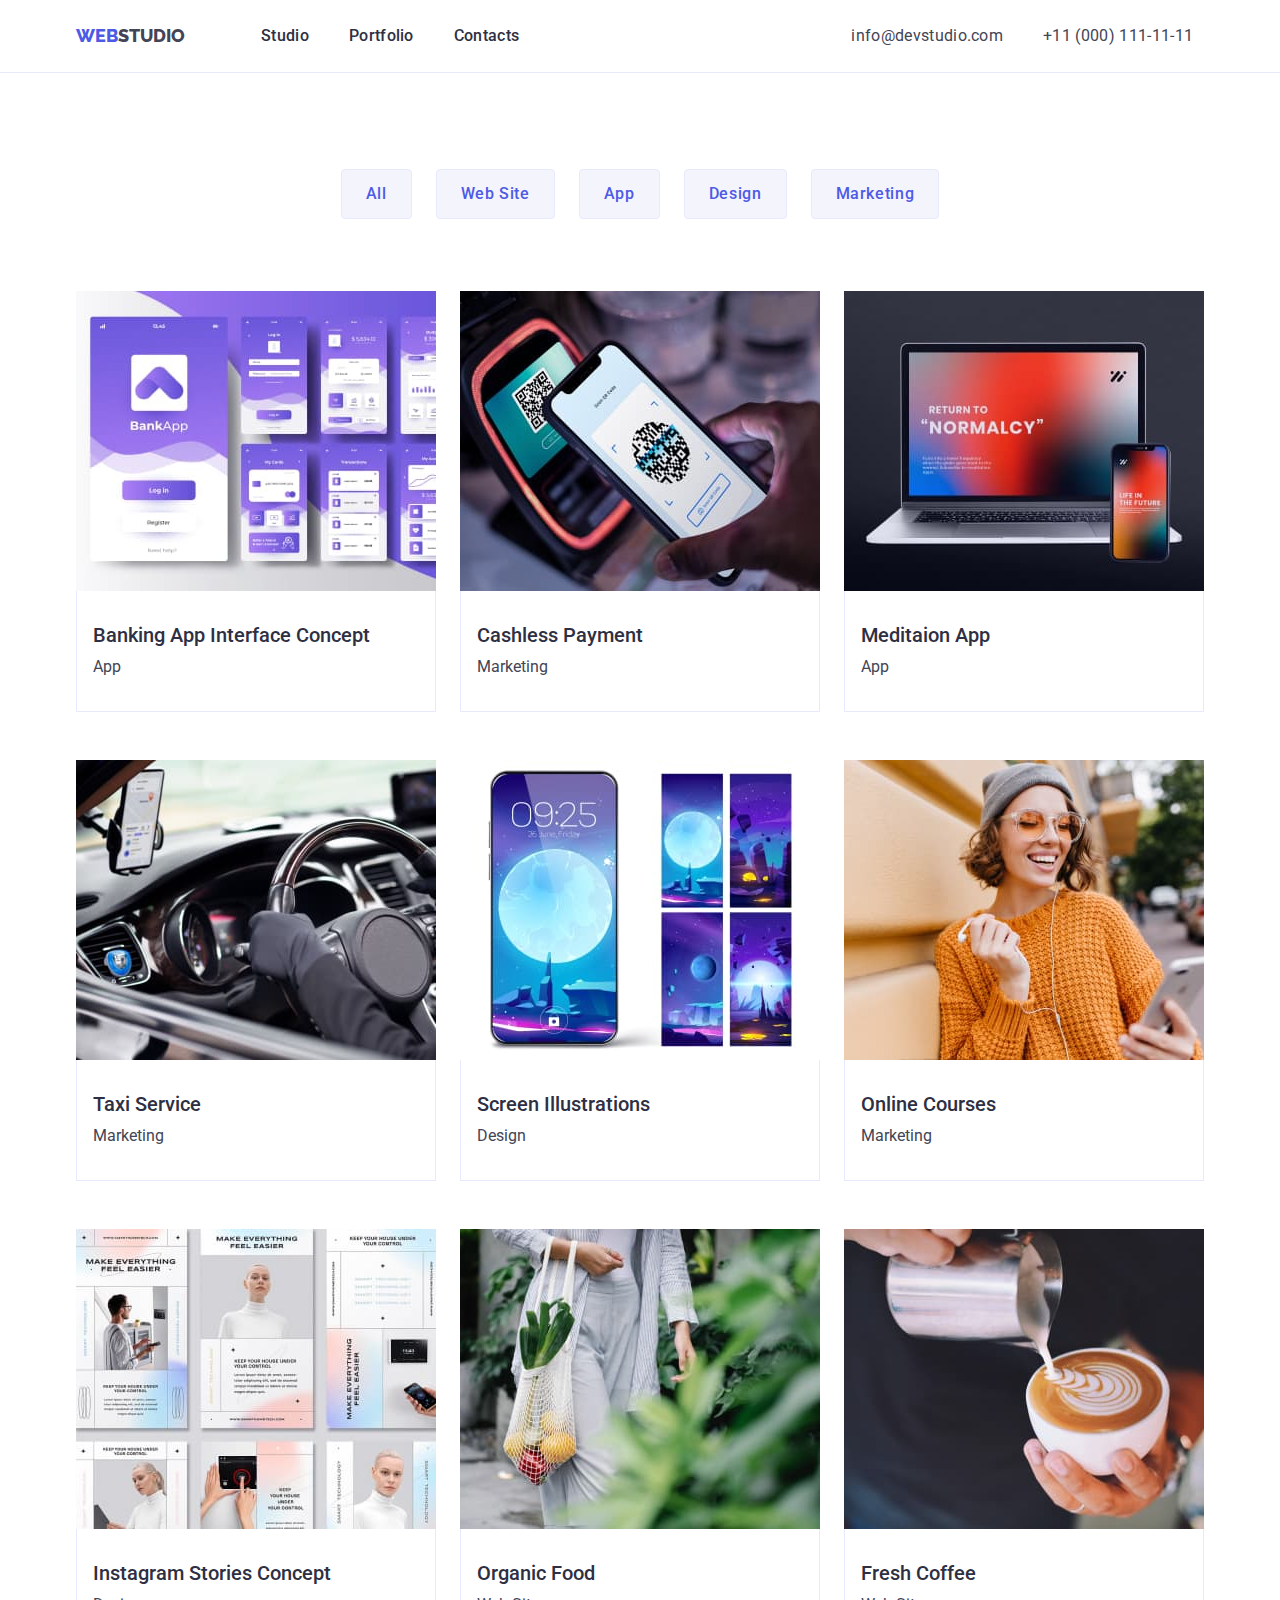
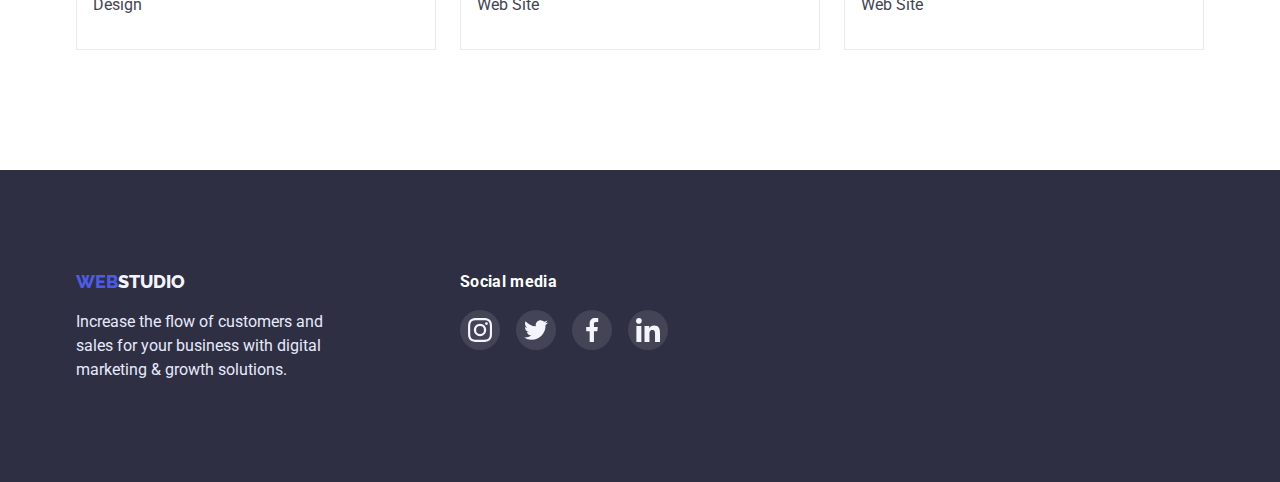
==== portfolio.html @ 7b4c54a3 "Initial commit" ====
<!DOCTYPE html>
<html lang="en">

<head>
    <meta charset="UTF-8">
    <meta http-equiv="X-UA-Compatible" content="IE=edge">
    <meta name="viewport" content="width=device-width, initial-scale=1.0">
    <title>Portfolio</title>
    <link rel="stylesheet"
        href="https://cdnjs.cloudflare.com/ajax/libs/modern-normalize/1.0.0/modern-normalize.min.css" />
    <link
        href="https://fonts.googleapis.com/css2?family=Raleway:wght@800&family=Roboto:wght@400;500;700;900&display=swap"
        rel="stylesheet">
    <link rel="stylesheet" href="css/style.css">
</head>

<body>
    <header class="section header-section">
        <div class="container">
            <div class="header-block">
                <nav class="navigation">
                    <a class="logo" href="./index.html">Web<span class="logo-item">Studio</span> </a>
                    <ul class="header-list">
                        <li class="header-item">
                            <a class="menu-item" href="./index.html">Studio</a>
                        </li>
                        <li class="header-item">
                            <a class="menu-item" href="">Portfolio</a>
                        </li>
                        <li class="header-item">
                            <a class="menu-item" href="">Contacts</a>
                        </li>
                    </ul>
                </nav>
                <address class="address">
                    <ul class="address-list">
                        <li class="address-items">
                            <a class="address-item" href="mailto:info@devstudio.com">info@devstudio.com</a>
                        </li>
                        <li class="address-items">
                            <a class="address-item" href="tel:+110001111111">+11 (000) 111-11-11</a>
                        </li>
                    </ul>
                </address>
            </div>
        </div>
    </header>
    <main>
        <section class="section buttons-section">
            <div class="container">
                <h1 hidden>Buttons</h1>
                <ul class="buttons-block">
                    <li class="buttons-items">
                        <button class="button-item" type="button"> All</button>
                    </li>
                    <li class="buttons-items">
                        <button class="button-item" type="button"> Web Site</button>
                    </li>
                    <li class="buttons-items">
                        <button class="button-item" type="button">App</button>
                    </li>
                    <li class="buttons-items">
                        <button class="button-item" type="button"> Design</button>
                    </li>
                    <li class="buttons-items">
                        <button class="button-item" type="button"> Marketing </button>
                    </li>
                </ul>
                <h2 hidden>Gallery</h2>
                <ul class="gallery-block">
                    <li class="gallery-items"> <a class="list-item" href="">

                            <img class="image" src="./images/portfolio-1.jpg" alt="app-interface" width="360"
                                height="300">
                            <div class="gallery-items-block">
                                <h3 class="title">Banking App Interface Concept</h3>
                                <p class="text">App</p>
                            </div>
                        </a>
                    </li>
                    <li class="gallery-items"> <a class="list-item" href="">
                            <img class="image" src="./images/portfolio-2.jpg" alt="cashless-payment" width="360"
                                height="300">
                            <div class="gallery-items-block">
                                <h3 class="title">Cashless Payment</h3>
                                <p class="text">Marketing</p>
                            </div>
                        </a>
                    </li>
                    <li class="gallery-items"> <a class="list-item" href="">
                            <img class="image" src="./images/portfolio-3.jpg" alt="meditaion-app" width="360"
                                height="300">
                            <div class="gallery-items-block">
                                <h3 class="title">Meditaion App</h3>
                                <p class="text">App</p>
                            </div>
                        </a>
                    </li>
                    <li class="gallery-items"> <a class="list-item" href="">
                            <img class="image" src="./images/portfolio-4.jpg" alt="taxi-service" width="360"
                                height="300">
                            <div class="gallery-items-block">
                                <h3 class="title">Taxi Service</h3>
                                <p class="text">Marketing</p>
                            </div>
                        </a>
                    </li>
                    <li class="gallery-items"> <a class="list-item" href="">
                            <img class="image" src="./images/portfolio-5.jpg" alt="screen-illustrations" width="360"
                                height="300">
                            <div class="gallery-items-block">
                                <h3 class="title">Screen Illustrations</h3>
                                <p class="text">Design</p>
                            </div>
                        </a>
                    </li>
                    <li class="gallery-items"> <a class="list-item" href="">
                            <img class="image" src="./images/portfolio-6.jpg" alt="online-courses" width="360"
                                height="300">
                            <div class="gallery-items-block">
                                <h3 class="title">Online Courses</h3>
                                <p class="text">Marketing</p>
                            </div>
                        </a>
                    </li>
                    <li class="gallery-items"> <a class="list-item" href="">
                            <img class="image" src="./images/portfolio-7.jpg" alt="instagram-stories-concept"
                                width="360" height="300">
                            <div class="gallery-items-block">
                                <h3 class="title">Instagram Stories Concept</h3>
                                <p class="text" gallery-text>Design</p>
                            </div>
                        </a>
                    </li>
                    <li class="gallery-items"> <a class="list-item" href="">
                            <img class="image" src="./images/portfolio-8.jpg" alt="organic-food" width="360"
                                height="300">
                            <div class="gallery-items-block">
                                <h3 class="title">Organic Food</h3>
                                <p class="text">Web Site</p>
                            </div>
                        </a>
                    </li>
                    <li class="gallery-items"> <a class="list-item" href="">
                            <img class="image" src="./images/portfolio-9.jpg" alt="fresh-coffee" width="360"
                                height="300">
                            <div class="gallery-items-block">
                                <h3 class="title">Fresh Coffee</h3>
                                <p class="text">Web Site</p>
                            </div>
                        </a>
                    </li>
                </ul>
            </div>
        </section>
    </main>
    <footer class="section footer-section">
        <div class="container footer-list">
            <div class="footer-block">
                <a class="logo" href="./index.html">Web<span class="logo-footer">Studio</span> </a>
                <p class="footer-text">
                    Increase the flow of customers and sales for your business with
                    digital marketing & growth solutions.
                </p>
            </div>
            <div class="footer-link">
                <h3 class="social-title">Social media</h3>
                <ul class="work-block">
                    <li>
                        <a class="icons-footer icon-first" href="">
                            <svg class="footer-items">
                                <use href="./images/icons.svg#icon-instagram"> </use>
                            </svg>
                        </a>
                    </li>
                    <li>
                        <a class="icons-footer" href="">
                            <svg class="footer-items">
                                <use href="./images/icons.svg#icon-twitter"> </use>
                            </svg>
                        </a>
                    </li>
                    <li>
                        <a class="icons-footer" href="">
                            <svg class="footer-items">
                                <use href="./images/icons.svg#icon-facebook"> </use>
                            </svg>
                        </a>
                    </li>
                    <li>
                        <a class="icons-footer" href="">
                            <svg class="footer-items">
                                <use href="./images/icons.svg#icon-linkedin"> </use>
                            </svg>
                        </a>
                    </li>
                </ul>
            </div>

        </div>
    </footer>

</body>

</html>
---- css/style.css ----
:root {
	--color-white: #ffffff;
	--color-blue: #404bbf;
	--color-background-grey: #2e2f42;
	--color-main-text: #434455;
	--color-button: #4d5ae5;
	--color-button-portfolio: #f4f4fd;
	--color-border: #e7e9fc;
}
h1,
h2,
h3,
h4,
h5,
h6,
p,
ul,
li {
	margin: 0;
	padding: 0;
	list-style-type: none;
}

body {
	font-family: Roboto, sans-serif;
	color: var(--color-main-text);
	background-color: var(--color-white);
}
.section {
	padding-top: 120px;
	padding-bottom: 120px;
}
.container {
	width: 1158px;
	margin: 0 auto;
	padding-left: 15px;
	padding-right: 15px;
}
.header-section {
	padding: 0px;
	border-bottom: 1px solid var(--color-border);
}
.header-block {
	display: flex;
	align-items: center;
	background-color: var(--color-white);
}
.navigation {
	display: flex;

	align-items: center;
}
.header-list {
	display: flex;
}
.header-item:first-child {
	margin-left: 76px;
}

.header-item:not(:last-child) {
	margin-right: 40px;
}
.address-list {
	display: flex;
}

.address-items:not(:last-child) {
	margin-right: 40px;
	margin-left: 332px;
}
.logo {
	padding-top: 24px;
	padding-bottom: 24px;
	font-family: "Raleway";
	font-weight: 800;
	font-size: 18px;
	line-height: 1.33;
	text-transform: uppercase;
	color: var(--color-button);
	text-decoration: none;
}
.logo-item {
	color: var(--color-main-text);
}
.menu-item {
	padding-top: 24px;
	padding-bottom: 24px;

	font-weight: 500;
	font-size: 16px;
	line-height: 1.5;
	letter-spacing: 0.02em;
	color: var(--color-background-grey);
	text-decoration: none;
}
.menu-item:hover,
.menu-item:focus {
	color: var(--color-blue);
}
.address-item {
	padding-top: 24px;
	padding-bottom: 24px;
	font-size: 16px;
	line-height: 1.5;
	letter-spacing: 0.02em;
	color: var(--color-main-text);
	text-decoration: none;
	font-style: normal;
}
.address-item:hover,
.address-item:focus {
	color: var(--color-blue);
}
.first-section {
	background-image: linear-gradient(to right, rgba(46, 47, 66, 0.7), rgba(46, 47, 66, 0.7)),
		url(../images/people-office.jpg);
	max-width: 1440px;
	margin: 0 auto;
	padding-top: 188px;
	padding-bottom: 188px;
}
.main-title {
	max-width: 494px;
	margin: 0 auto;

	font-size: 56px;
	line-height: 1.07;
	color: var(--color-white);
	margin-bottom: 48px;
}
.main-button {
	display: block;
	margin: 0 auto;
	padding: 16px 32px;

	border-radius: 4px;
	border: none;
	background-color: var(--color-button);
	box-shadow: 0px 4px 4px rgba(0, 0, 0, 0.15);
	font-weight: 500;
	font-size: 16px;
	line-height: 1.5;
	color: var(--color-white);
	cursor: pointer;
	text-align: center;
	font-family: Roboto, sans-serif;
}
.main-button:hover,
.main-button:focus {
	background-color: var(--color-blue);
}
.second-section {
	padding-top: 120px;
	padding-bottom: 120px;
}
.advantages-list {
	display: flex;
}
.advantages-items::before {
	content: "";
	display: block;
	height: 112px;
	background-color: var(--color-button-portfolio);

	background-repeat: no-repeat;
	background-position: center;
	margin-bottom: 8px;
}

.advantages-items:first-child::before {
	margin-left: 0px;
	background-image: url(../images/antenna.svg);
}
.advantages-items:nth-child(2)::before {
	background-image: url(../images/clock.svg);
}
.advantages-items:nth-child(3)::before {
	background-image: url(../images/diagram.svg);
}
.advantages-items:last-child::before {
	background-image: url(../images/astronaut.svg);
}
.advantages-items:not(:last-child) {
	margin-right: 24px;
}
.title {
	font-weight: 500;
	font-size: 20px;
	line-height: 1.2;
	color: var(--color-background-grey);
	text-align: left;
}
.text {
	margin-top: 8px;
	font-size: 16px;
	line-height: 1.5;
	text-align: left;
	text-decoration: none;
	font-style: normal;
	color: var(--color-main-text);
}
.work-section {
	padding-top: 0px;
}
.work-list {
	display: flex;
}
.work-item:not(:last-child) {
	margin-right: 24px;
}
.work-item:first-child {
	margin-left: 0px;
}
.work-team-title {
	margin-bottom: 72px;
	font-size: 36px;
	line-height: 1.11;
	text-align: center;
	text-transform: capitalize;
	color: var(--color-background-grey);
}
.work-team {
	background-color: var(--color-button-portfolio);
}
.work-block {
	display: flex;
	margin: 0 auto;
}

.work-team-item {
	box-shadow: 0px 1px 6px rgba(46, 47, 66, 0.08), 0px 1px 1px rgba(46, 47, 66, 0.16), 0px 2px 1px rgba(46, 47, 66, 0.08);
}

.work-team-item:not(:last-child) {
	margin-right: 24px;
}
.work-team-item:first-child {
	margin-left: 0px;
}
.image {
	display: block;
}
.team-name {
	padding-top: 32px;
	text-align: center;
	background-color: var(--color-white);
	font-weight: 500;
	font-size: 20px;
	line-height: 24px;
}
.team-text {
	padding-top: 8px;
	padding-bottom: 8px;
	text-align: center;
	background-color: var(--color-white);
	font-weight: 400;
	font-size: 16px;
	line-height: 24px;
}
/*INSTAGRAM*/
.icon-block {
	display: flex;
	padding-bottom: 32px;
	background-color: var(--color-white);
}
.icons {
	display: block;
	width: 40px;
	height: 40px;
	border: none;
	border-radius: 50%;
	background-color: var(--color-button);
}
.icons:hover,
.icons:focus {
	background-color: var(--color-blue);
}
.icon-list:first-child {
	margin-left: 16px;
}
.icon-list:not(:first-child) {
	margin-left: 24px;
}
.icon-items {
	width: 16px;
	height: 16px;
	margin: 12px;
}

/*customers*/
.customers {
	padding-top: 130px;
}
.customers-list {
	gap: 24px;
}
.customers-items {
	display: block;
	width: 168px;
	height: 88px;
	border: 1px solid #8e8f99;
	border-radius: 4px;
}
.customers-items:hover,
.customers-items:focus {
	border: 1px solid var(--color-blue);
}
.customers-items:hover .custom-item,
.customers-items:focus .custom-item {
	fill: var(--color-blue);
}

.custom-item {
	margin: 16px 32px;
	width: 104px;
	height: 56px;
	fill: #8e8f99;
}

/*footer*/
.footer-section {
	background: var(--color-background-grey);
	padding-top: 100px;
	padding-bottom: 100px;
}
.icons-footer {
	margin-left: 16px;
	display: block;
	width: 40px;
	height: 40px;
	border: none;
	border-radius: 50%;
	background: rgba(255, 255, 255, 0.1);
}
.icons-footer:hover,
.icons-footer:focus {
	background-color: #31d0aa;
}
.icon-first {
	margin-left: 0px;
}

.footer-list {
	display: flex;
	gap: 120px;
}
.social-title {
	margin-bottom: 16px;

	font-style: normal;
	font-size: 16px;
	line-height: 24px;
	letter-spacing: 0.02em;
	color: var(--color-white);
}
.footer-items {
	width: 24px;
	height: 24px;
	margin: 8px;
}
.logo-footer {
	color: var(--color-button-portfolio);
}
.footer-text {
	width: 264px;
	padding-top: 16px;
	font-size: 16px;
	line-height: 1.5;
	color: var(--color-border);
}
/*Portfolio*/

.buttons-section {
	padding-top: 96px;
	background-color: var(--color-white);
}
.buttons-block {
	display: flex;
	margin-top: 0px;
	margin-bottom: 72px;

	justify-content: center;
	list-style-type: none;
}
.buttons-items:not(:last-child) {
	margin-right: 24px;
}
/*Gallery*/

.gallery-block {
	display: flex;
	column-gap: 24px;
	row-gap: 48px;
	flex-wrap: wrap;
	list-style-type: none;
}
.gallery-items:hover {
	box-shadow: 0px 1px 6px rgba(46, 47, 66, 0.08), 0px 1px 1px rgba(46, 47, 66, 0.16), 0px 2px 1px rgba(46, 47, 66, 0.08);
}
.gallery-items-block {
	padding-left: 16px;
	padding-top: 32px;
	padding-bottom: 32px;
	border-left: 1px solid var(--color-border);
	border-bottom: 1px solid var(--color-border);
	border-right: 1px solid var(--color-border);
}
.button-item {
	padding: 12px 24px;
	background: var(--color-button-portfolio);
	border: 1px solid var(--color-border);
	border-radius: 4px;
	font-weight: 500;
	font-size: 16px;
	line-height: 24px;
	text-align: center;
	letter-spacing: 0.04em;
	color: var(--color-button);
	cursor: pointer;
	font-family: Roboto, sans-serif;
}
.button-item:hover,
.button-item:focus {
	background-color: var(--color-blue);
	color: var(--color-white);
	box-shadow: 0px 3px 1px rgba(0, 0, 0, 0.1), 0px 2px 1px rgba(0, 0, 0, 0.08), 0px 2px 2px rgba(0, 0, 0, 0.12);
	border-color: var(--color-blue);
}
.list-item {
	text-decoration: none;
}
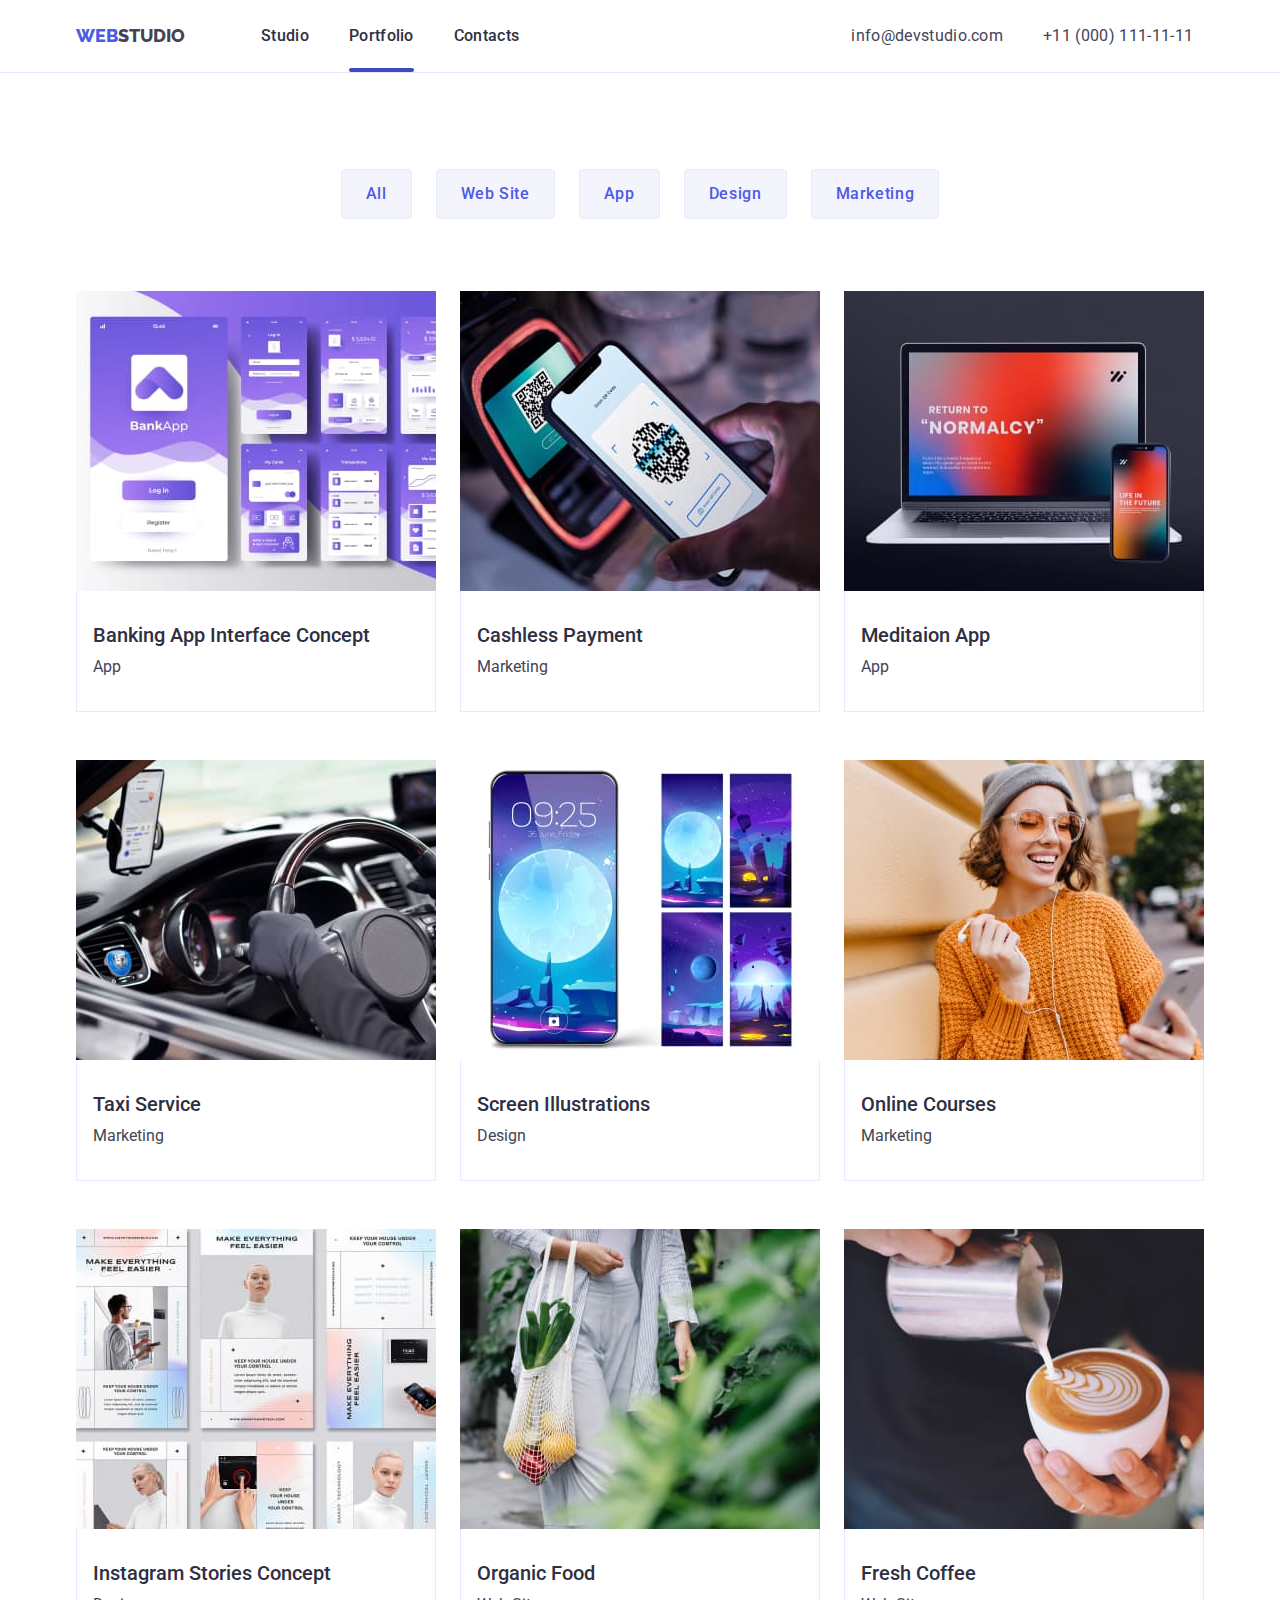
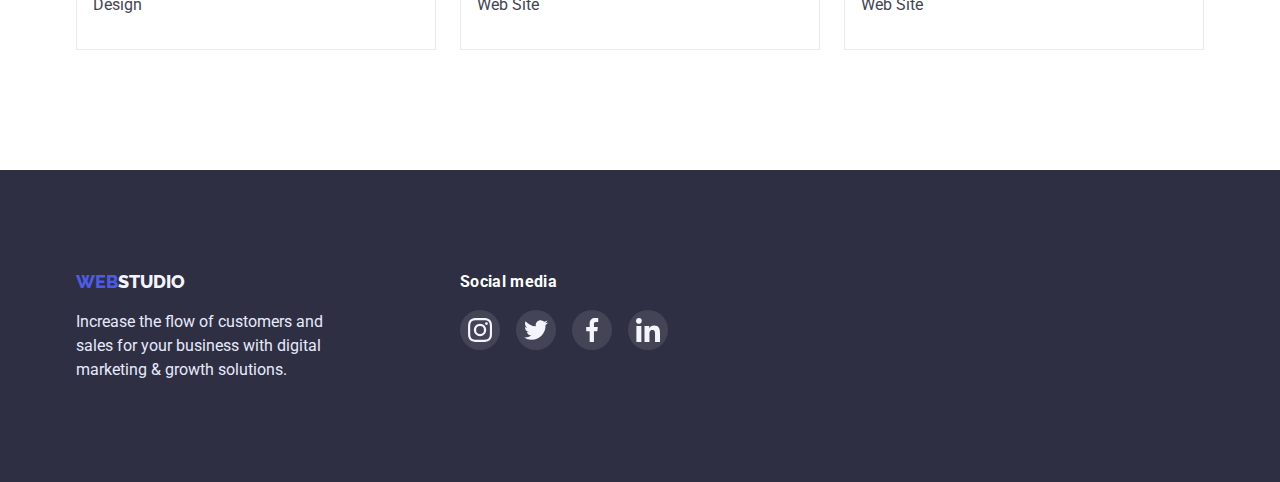
==== commit e9faba83: "add backdrop" ====
--- a/portfolio.html
+++ b/portfolio.html
@@ -22,10 +22,10 @@
                     <a class="logo" href="./index.html">Web<span class="logo-item">Studio</span> </a>
                     <ul class="header-list">
                         <li class="header-item">
-                            <a class="menu-item" href="./index.html">Studio</a>
+                            <a class="menu-item " href="./index.html">Studio</a>
                         </li>
                         <li class="header-item">
-                            <a class="menu-item" href="">Portfolio</a>
+                            <a class="menu-item current" href="">Portfolio</a>
                         </li>
                         <li class="header-item">
                             <a class="menu-item" href="">Contacts</a>
--- a/css/style.css
+++ b/css/style.css
@@ -97,6 +97,25 @@
 .menu-item:focus {
 	color: var(--color-blue);
 }
+/*---NAVIGATION EFFECT-----*/
+
+.header-item {
+	position: relative;
+	padding: 24px 0;
+}
+.current::after {
+	content: "";
+	position: absolute;
+	left: 0;
+	bottom: 0;
+
+	width: 100%;
+	height: 4px;
+
+	border-radius: 2px;
+	background-color: #404bbf;
+}
+
 .address-item {
 	padding-top: 24px;
 	padding-bottom: 24px;
@@ -429,3 +448,43 @@
 .list-item {
 	text-decoration: none;
 }
+/*----overlei---*/
+
+.gallery-items {
+	position: relative;
+}
+.list-item:hover::before,
+.list-item:focus::before {
+	content: "";
+	position: absolute;
+	width: 100%;
+	height: 100%;
+	background-color: rgb(77, 90, 229, 0.5);
+}
+
+/*----modal---*/
+.backdrop {
+	position: fixed;
+	top: 0;
+	left: 0;
+	width: 100%;
+	height: 100%;
+	background-color: rgba(46, 47, 66, 0.4);
+	opacity: 1;
+}
+.modal {
+	position: absolute;
+	left: 50%;
+	top: 50%;
+	width: 408px;
+	height: 576px;
+	background-color: #fcfcfc;
+
+	transform: translate(-50%, -50%);
+	padding: 15px;
+}
+.backdrop.is-hidden {
+	visibility: hidden;
+	opacity: 0;
+	pointer-events: none;
+}
